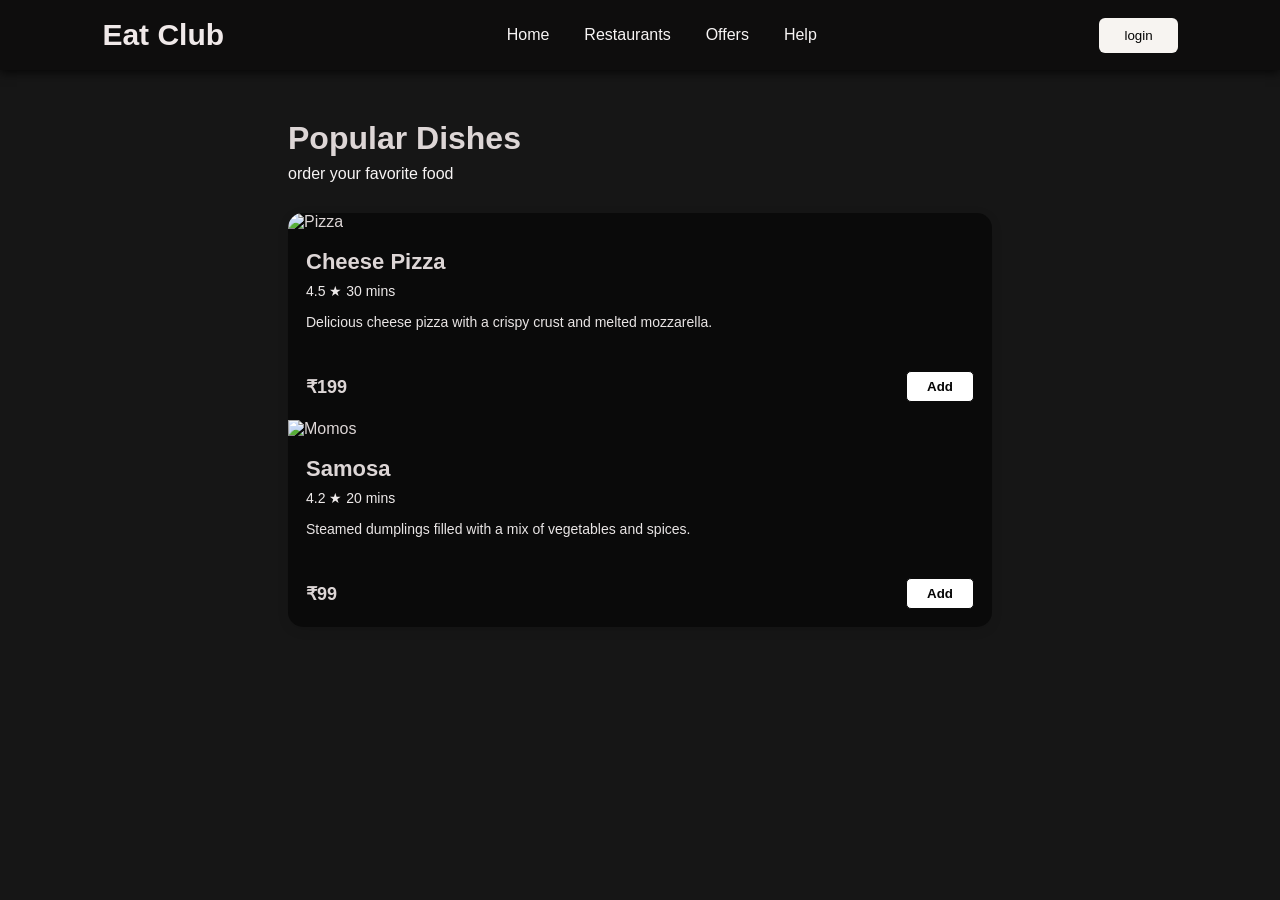
==== login page/index.html @ 380b818a "login page" ====
<!DOCTYPE html>
<html lang="en">
<head>
    <meta charset="UTF-8">
    <meta name="viewport" content="width=device-width, initial-scale=1.0">
    <title>Swiggy Menu</title>
    <link rel="stylesheet" href="style.css">
</head>
<body>
    <header>
        <div class="logo">Eat Club</div>

        <nav>
            <a href="#">Home</a>
            <a href="#">Restaurants</a>
            <a href="#">Offers</a>
            <a href="#">Help</a>
        </nav>

        <button class="login">login</button>
    </header>

    <section class="menu">
        <h1>Popular Dishes</h1>
        <p class="subtitle">order your favorite food</p>

        <div class="cards">
            <div class="card">
                <img src="https://images.unsplash.com/photo-1565299624946-b28f40a0ae38" alt="Pizza">

                <div class="content">
                    <h2>Cheese Pizza</h2>
                    <p class="rating">4.5 ★ 30 mins</p>
                    <p class="description">Delicious cheese pizza with a crispy crust and melted mozzarella.</p>

                    <div class="bottom">
                        <span class="price">₹199</span>
                        <button class="add">Add</button>

                    </div>
                </div>
            
            

            <div class="card">
                <img src="https://images.unsplash.com/photo-1601050690597-df0568f70950"alt="Momos">

                <div class="content">
                    <h2>Samosa</h2>
                    <p class="rating">4.2 ★ 20 mins</p>
                    <p class="description">Steamed dumplings filled with a mix of vegetables and spices.</p>

                    <div class="bottom">
                        <span class="price">₹99</span>
                        <button class="add">Add</button>
                </div>
            </div>
        </div>
            </div>
    </section>
    
</body>
</html>
---- login page/style.css ----
*{
    margin: 0;
    padding: 0;
    box-sizing: border-box;
}

body{
    font-family: Arial, sans-serif;
    background-color: #161616;
    color: #ddd6d6;

}

header{
    height: 70px;
    background: rgb(14, 13, 13);
    display: flex;
    align-items: center;
    padding: 0 8%;
    justify-content: space-between;

    box-shadow: 0px 2px 10px rgba(0, 0, 0, 0.8);

    position: sticky;
    top: 0;
    z-index: 1000;
}

.logo{
    font-size: 30px;
    font-weight: bold;
    color: #f0e9e9;

}

nav{
    display: flex;
    gap: 35px;

}

nav a{
    text-decoration: none;
    color: #f7f4f4;
    font-weight: 500;

    transition: 0.3s;

}

nav a:hover{
    color: #f77409;
    transform: translateY(-2px);

}

.login{
    background: #f7f4f1;
    color: rgb(3, 3, 3);
    border: none;
    padding: 10px 25px;
    border-radius: 6px;
    cursor: pointer;

    transition: 0.3s;
}

.login:hover{
    background: #e66d08;
    transform: scale(1.05);

}
.menu{
    width: 55%;
    margin: 50px auto;

}
.menu h1{
    font-size: 32px;
    margin-bottom: 8px;

}

.subtitle{
    color: #f7f4f4;
    margin-bottom: 30px;
}

.cards{
    background: rgb(10, 10, 10);
    border-radius: 15px;
    overflow: hidden;

    box-shadow: 0px 3px 12px rgba(0, 0, 0, 0.1);

    transition: 0.4s ease;

    cursor: pointer;
}


.card:hover{
    transform: translate(-10px);
    box-shadow: 0px 15px 30px rgba(253, 252, 252, 0.18);

}

.card img{
    width: 100%;
    height: 190px;
    object-fit: cover;

    transition: 0.5s ease;

}

.card:hover img{
    transform: scale(1.08);
}

.content{
    padding: 18px;

}

.content h2{
    font-size: 22px;
    margin-bottom: 8px;

}
.rating{
    color: #eeeaea;
    font-size: 14px;
    margin-bottom: 12px;
}

.description{
    color: #e9e5e5;
    font-size: 14px;
    line-height: 1.6;
    height: 42px;
}

.bottom{
    display: flex;
    justify-content: space-between;
    align-items: center;
    margin-top: 18px;

}

.price{
    font-size: 18px;
    font-weight: bold;
}

.add{
    border: 1px solid #0a0a0a;
    background: white;
    color: #050505;

    padding: 7px 20px;
    border-radius: 5px;

    font-weight: bold;
    cursor: pointer;

    transition: 0.3s;
}

.add:hover{
    background: #fc8019;
    color: white;
    transform: scale(1.1);
}

@media (max-width: 1000px){
    .cards{
        grid-template-columns: repeat(2, 1fr);
    }
}

@media (max-width: 600px){
    header{
        padding: 0 5%;
    }

    nav{
        display: none;
    }

    .cards{
        grid-template-columns: 1fr;
    }
    .menu{
        width: 90%;
    }
    }
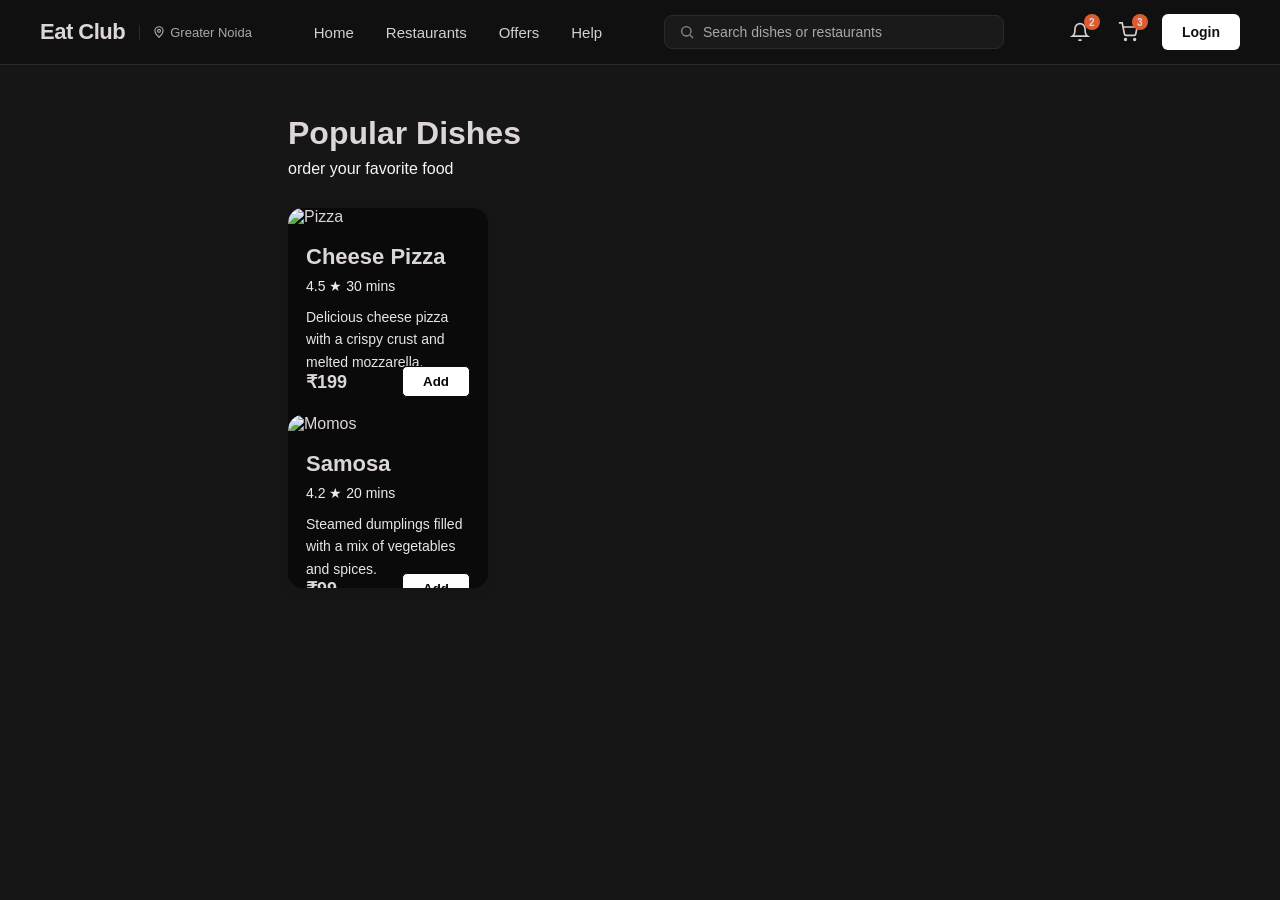
==== commit 42e1b98f: "eat club" ====
--- a/login page/index.html
+++ b/login page/index.html
@@ -3,22 +3,44 @@
 <head>
     <meta charset="UTF-8">
     <meta name="viewport" content="width=device-width, initial-scale=1.0">
-    <title>Swiggy Menu</title>
+    <title>Eat Club</title>
     <link rel="stylesheet" href="style.css">
 </head>
 <body>
-    <header>
-        <div class="logo">Eat Club</div>
+    <nav class="navbar">
+  <div class="nav-left">
+    <span class="logo">Eat Club</span>
+    <div class="location">
+      <svg width="14" height="14" viewBox="0 0 24 24" fill="none" stroke="currentColor" stroke-width="2"><path d="M12 21s-7-6.5-7-11a7 7 0 0 1 14 0c0 4.5-7 11-7 11z"/><circle cx="12" cy="10" r="2.5"/></svg>
+      Greater Noida
+    </div>
+  </div>
+ 
+  <div class="nav-center">
+    <a href="#">Home</a>
+    <a href="#">Restaurants</a>
+    <a href="#">Offers</a>
+    <a href="#">Help</a>
+  </div>
+ 
+  <div class="search-box">
+    <svg width="16" height="16" viewBox="0 0 24 24" fill="none" stroke="currentColor" stroke-width="2"><circle cx="11" cy="11" r="7"/><path d="m21 21-4.3-4.3"/></svg>
+    <input type="text" placeholder="Search dishes or restaurants">
+  </div>
+ 
+  <div class="nav-right">
+    <button class="icon-btn" aria-label="Notifications">
+      <svg width="20" height="20" viewBox="0 0 24 24" fill="none" stroke="currentColor" stroke-width="2"><path d="M18 8a6 6 0 0 0-12 0c0 7-3 9-3 9h18s-3-2-3-9"/><path d="M13.7 21a2 2 0 0 1-3.4 0"/></svg>
+      <span class="badge">2</span>
+    </button>
+    <button class="icon-btn" aria-label="Cart">
+      <svg width="20" height="20" viewBox="0 0 24 24" fill="none" stroke="currentColor" stroke-width="2"><circle cx="9" cy="21" r="1"/><circle cx="20" cy="21" r="1"/><path d="M1 1h4l2.7 13.4a2 2 0 0 0 2 1.6h9.6a2 2 0 0 0 2-1.6L23 6H6"/></svg>
+      <span class="badge">3</span>
+    </button>
+    <button type="button" onclick="location.href='login.html'" class="login-btn">Login</button>
+  </div>
+</nav>
 
-        <nav>
-            <a href="#">Home</a>
-            <a href="#">Restaurants</a>
-            <a href="#">Offers</a>
-            <a href="#">Help</a>
-        </nav>
-
-        <button class="login">login</button>
-    </header>
 
     <section class="menu">
         <h1>Popular Dishes</h1>
@@ -39,8 +61,9 @@
 
                     </div>
                 </div>
+        </div>
             
-            
+        <div class="cards">
 
             <div class="card">
                 <img src="https://images.unsplash.com/photo-1601050690597-df0568f70950"alt="Momos">
@@ -53,10 +76,39 @@
                     <div class="bottom">
                         <span class="price">₹99</span>
                         <button class="add">Add</button>
+                    </div>
                 </div>
             </div>
         </div>
+
+        <div class="card">
+                <img src="https://i.pinimg.com/736x/02/a6/f7/02a6f7020e214f5100a8d2432b8316a6.jpg" alt="Momos">
+
+                <div class="content">
+                    <h2>Veg Momos</h2>
+                    <p class="rating">4.2 ★ 20 mins</p>
+                    <p class="description">Delicious vegetarian dumplings filled with a mix of vegetables and spices.</p>
+
+                    <div class="bottom">
+                        <span class="price">₹99</span>
+                        <button class="add">Add</button>
+                    </div>
+                </div>
             </div>
+
+            <div class="card">
+                <img src="https://i.pinimg.com/736x/1c/7c/c7/1c7cc7d5e55a9e91fb591b9eef9c6610.jpg" alt="Burger">
+                <div class="content">
+                    <h2>Veg Burger</h2>
+                    <p class="rating">4.3 ★ 25 mins</p>
+                    <p class="description">A delicious vegetarian burger with a crispy coating and fresh vegetables.</p>
+                    <div class="bottom">
+                        <span class="price">₹149</span>
+                        <button class="add">Add</button>
+                    </div>
+                </div>
+            </div>
+        </div>
     </section>
     
 </body>
--- a/login page/style.css
+++ b/login page/style.css
@@ -1,3 +1,14 @@
+:root{
+    --bg: #121212;
+    --bg-card: #1a1a1a;
+    --bg-nav: #101010;
+    --text: #f5f2ee;
+    --text-dim: #a8a8a8;
+    --accent: #ff6b35;
+    --border: #2a2a2a;
+  }
+
+
 *{
     margin: 0;
     padding: 0;
@@ -11,65 +22,146 @@
 
 }
 
-header{
-    height: 70px;
-    background: rgb(14, 13, 13);
-    display: flex;
-    align-items: center;
-    padding: 0 8%;
-    justify-content: space-between;
-
-    box-shadow: 0px 2px 10px rgba(0, 0, 0, 0.8);
-
-    position: sticky;
-    top: 0;
-    z-index: 1000;
-}
-
-.logo{
-    font-size: 30px;
-    font-weight: bold;
-    color: #f0e9e9;
-
-}
-
-nav{
-    display: flex;
-    gap: 35px;
-
-}
-
-nav a{
-    text-decoration: none;
-    color: #f7f4f4;
-    font-weight: 500;
-
-    transition: 0.3s;
-
-}
-
-nav a:hover{
-    color: #f77409;
-    transform: translateY(-2px);
-
-}
-
-.login{
-    background: #f7f4f1;
-    color: rgb(3, 3, 3);
-    border: none;
-    padding: 10px 25px;
+.navbar{
+    display:flex;
+    align-items:center;
+    justify-content:space-between;
+    background: var(--bg-nav);
+    padding: 14px 40px;
+    border-bottom: 1px solid var(--border);
+    gap: 24px;
+  }
+ 
+  .nav-left{
+    display:flex;
+    align-items:center;
+    gap:10px;
+    flex-shrink:0;
+  }
+ 
+  .logo{
+    font-size: 22px;
+    font-weight: 700;
+    letter-spacing: -0.5px;
+  }
+ 
+  .location{
+    display:flex;
+    align-items:center;
+    gap:4px;
+    font-size: 13px;
+    color: var(--text-dim);
+    cursor:pointer;
+    border-left: 1px solid var(--border);
+    padding-left: 12px;
+    margin-left: 4px;
+  }
+ 
+  .location:hover{ color: var(--accent); }
+ 
+  .nav-center{
+    display:flex;
+    align-items:center;
+    gap: 32px;
+    flex-shrink:0;
+  }
+ 
+  .nav-center a{
+    color: var(--text);
+    text-decoration:none;
+    font-size: 15px;
+    opacity: 0.85;
+    transition: opacity 0.15s ease;
+  }
+ 
+  .nav-center a:hover{ 
+    opacity: 1; 
+    color: var(--accent);
+
+}
+ 
+  .search-box{
+    display:flex;
+    align-items:center;
+    gap:8px;
+    background: var(--bg-card);
+    border: 1px solid var(--border);
+    border-radius: 8px;
+    padding: 8px 14px;
+    flex:1;
+    max-width: 340px;
+  }
+
+  .search-box:hover{
+    color: var(--accent);
+  }
+ 
+  .search-box input{
+    background:none;
+    border:none;
+    outline:none;
+    color: var(--accent);
+    font-size: 14px;
+    width:100%;
+  }
+ 
+  .search-box input::placeholder{ color: var(--text-dim); }
+ 
+  .search-box svg{ flex-shrink:0; opacity:0.6; }
+ 
+  .nav-right{
+    display:flex;
+    align-items:center;
+    gap: 20px;
+    flex-shrink:0;
+  }
+ 
+  .icon-btn{
+    position:relative;
+    background:none;
+    border:none;
+    color: var(--text);
+    cursor:pointer;
+    display:flex;
+    align-items:center;
+    padding: 4px;
+    opacity: 0.85;
+    transition: opacity 0.15s ease;
+  }
+ 
+  .icon-btn:hover{ opacity: 1; }
+ 
+  .badge{
+    position:absolute;
+    top:-4px;
+    right:-6px;
+    background: var(--accent);
+    color:#fff;
+    font-size: 10px;
+    font-weight:700;
+    border-radius: 50%;
+    width:16px;
+    height:16px;
+    display:flex;
+    align-items:center;
+    justify-content:center;
+  }
+ 
+  .login-btn{
+    background: #fff;
+    color: #111;
+    border:none;
+    padding: 10px 20px;
     border-radius: 6px;
-    cursor: pointer;
-
-    transition: 0.3s;
-}
-
-.login:hover{
-    background: #e66d08;
-    transform: scale(1.05);
-
-}
+    font-size: 14px;
+    font-weight: 600;
+    cursor:pointer;
+  }
+
+  .login-btn:hover{
+    background: var(--accent);
+  }
+
 .menu{
     width: 55%;
     margin: 50px auto;
@@ -87,13 +179,15 @@
 }
 
 .cards{
+    width: 200px;
+    height: 380px;
     background: rgb(10, 10, 10);
     border-radius: 15px;
     overflow: hidden;
 
     box-shadow: 0px 3px 12px rgba(0, 0, 0, 0.1);
 
-    transition: 0.4s ease;
+    transition: 0.3s ease;
 
     cursor: pointer;
 }
@@ -106,8 +200,8 @@
 }
 
 .card img{
-    width: 100%;
-    height: 190px;
+    width: 200px;
+    height: 200px;
     object-fit: cover;
 
     transition: 0.5s ease;
@@ -195,4 +289,4 @@
     .menu{
         width: 90%;
     }
-    }+    }
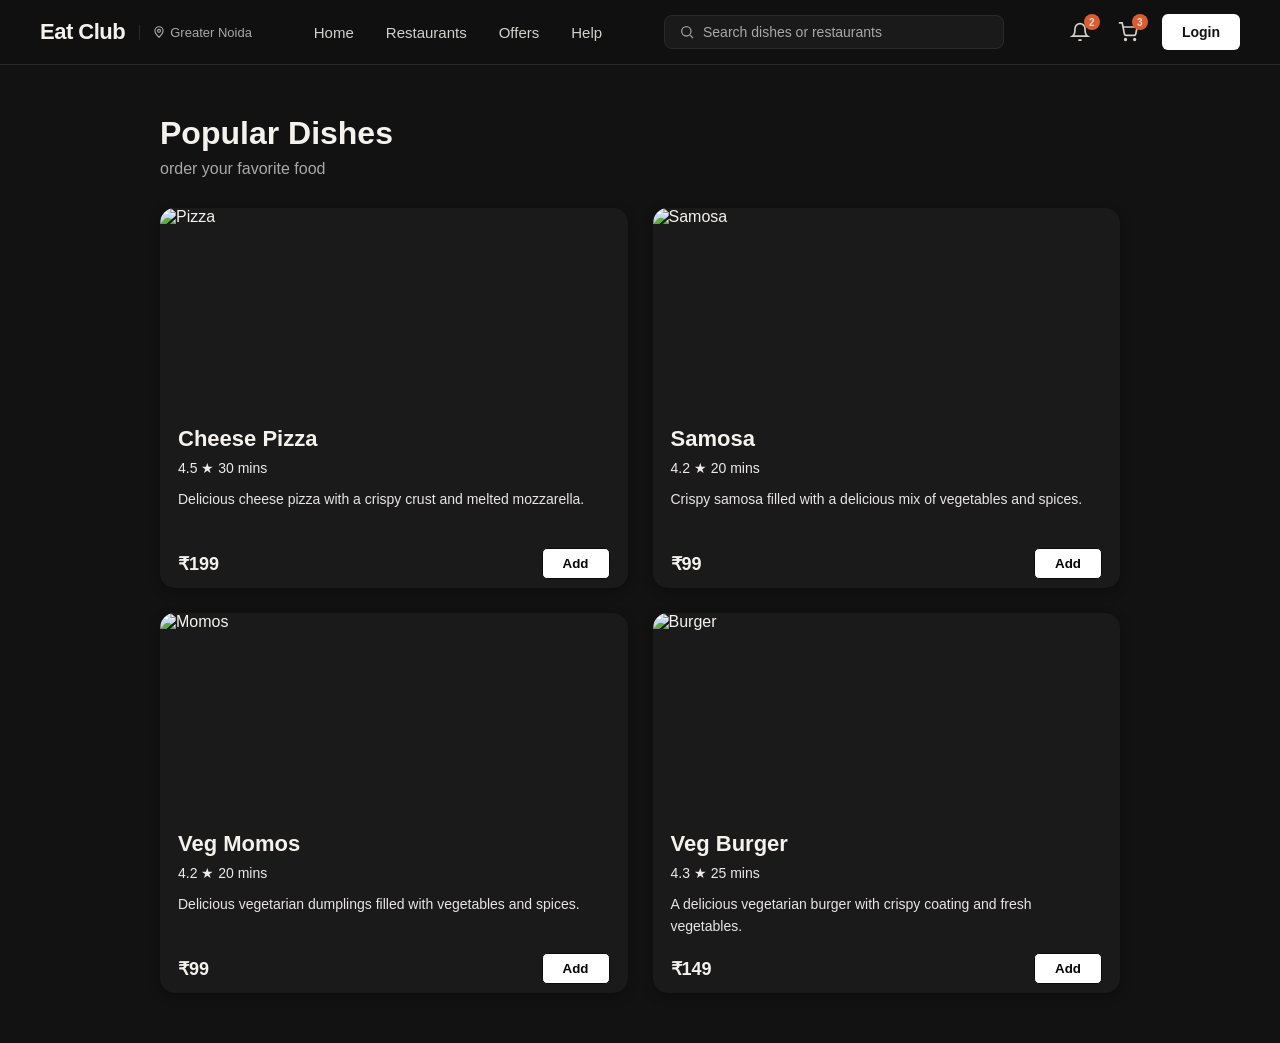
==== commit e3ef1ef1: "horizontal menu added" ====
--- a/login page/index.html
+++ b/login page/index.html
@@ -6,110 +6,161 @@
     <title>Eat Club</title>
     <link rel="stylesheet" href="style.css">
 </head>
+
 <body>
-    <nav class="navbar">
-  <div class="nav-left">
-    <span class="logo">Eat Club</span>
-    <div class="location">
-      <svg width="14" height="14" viewBox="0 0 24 24" fill="none" stroke="currentColor" stroke-width="2"><path d="M12 21s-7-6.5-7-11a7 7 0 0 1 14 0c0 4.5-7 11-7 11z"/><circle cx="12" cy="10" r="2.5"/></svg>
-      Greater Noida
+
+<nav class="navbar">
+
+    <div class="nav-left">
+        <span class="logo">Eat Club</span>
+
+        <div class="location">
+            <svg width="14" height="14" viewBox="0 0 24 24" fill="none"
+                stroke="currentColor" stroke-width="2">
+                <path d="M12 21s-7-6.5-7-11a7 7 0 0 1 14 0c0 4.5-7 11-7 11z"/>
+                <circle cx="12" cy="10" r="2.5"/>
+            </svg>
+            Greater Noida
+        </div>
     </div>
-  </div>
- 
-  <div class="nav-center">
-    <a href="#">Home</a>
-    <a href="#">Restaurants</a>
-    <a href="#">Offers</a>
-    <a href="#">Help</a>
-  </div>
- 
-  <div class="search-box">
-    <svg width="16" height="16" viewBox="0 0 24 24" fill="none" stroke="currentColor" stroke-width="2"><circle cx="11" cy="11" r="7"/><path d="m21 21-4.3-4.3"/></svg>
-    <input type="text" placeholder="Search dishes or restaurants">
-  </div>
- 
-  <div class="nav-right">
-    <button class="icon-btn" aria-label="Notifications">
-      <svg width="20" height="20" viewBox="0 0 24 24" fill="none" stroke="currentColor" stroke-width="2"><path d="M18 8a6 6 0 0 0-12 0c0 7-3 9-3 9h18s-3-2-3-9"/><path d="M13.7 21a2 2 0 0 1-3.4 0"/></svg>
-      <span class="badge">2</span>
-    </button>
-    <button class="icon-btn" aria-label="Cart">
-      <svg width="20" height="20" viewBox="0 0 24 24" fill="none" stroke="currentColor" stroke-width="2"><circle cx="9" cy="21" r="1"/><circle cx="20" cy="21" r="1"/><path d="M1 1h4l2.7 13.4a2 2 0 0 0 2 1.6h9.6a2 2 0 0 0 2-1.6L23 6H6"/></svg>
-      <span class="badge">3</span>
-    </button>
-    <button type="button" onclick="location.href='login.html'" class="login-btn">Login</button>
-  </div>
+
+    <div class="nav-center">
+        <a href="#">Home</a>
+        <a href="#">Restaurants</a>
+        <a href="#">Offers</a>
+        <a href="#">Help</a>
+    </div>
+
+    <div class="search-box">
+        <svg width="16" height="16" viewBox="0 0 24 24" fill="none"
+            stroke="currentColor" stroke-width="2">
+            <circle cx="11" cy="11" r="7"/>
+            <path d="m21 21-4.3-4.3"/>
+        </svg>
+
+        <input type="text" placeholder="Search dishes or restaurants">
+    </div>
+
+    <div class="nav-right">
+
+        <button class="icon-btn" aria-label="Notifications">
+            <svg width="20" height="20" viewBox="0 0 24 24" fill="none"
+                stroke="currentColor" stroke-width="2">
+                <path d="M18 8a6 6 0 0 0-12 0c0 7-3 9-3 9h18s-3-2-3-9"/>
+                <path d="M13.7 21a2 2 0 0 1-3.4 0"/>
+            </svg>
+            <span class="badge">2</span>
+        </button>
+
+        <button class="icon-btn" aria-label="Cart">
+            <svg width="20" height="20" viewBox="0 0 24 24" fill="none"
+                stroke="currentColor" stroke-width="2">
+                <circle cx="9" cy="21" r="1"/>
+                <circle cx="20" cy="21" r="1"/>
+                <path d="M1 1h4l2.7 13.4a2 2 0 0 0 2 1.6h9.6a2 2 0 0 0 2-1.6L23 6H6"/>
+            </svg>
+            <span class="badge">3</span>
+        </button>
+
+        <button type="button"
+            onclick="location.href='login.html'"
+            class="login-btn">
+            Login
+        </button>
+
+    </div>
+
 </nav>
 
 
-    <section class="menu">
-        <h1>Popular Dishes</h1>
-        <p class="subtitle">order your favorite food</p>
+<section class="menu">
 
-        <div class="cards">
-            <div class="card">
-                <img src="https://images.unsplash.com/photo-1565299624946-b28f40a0ae38" alt="Pizza">
+    <h1>Popular Dishes</h1>
+    <p class="subtitle">order your favorite food</p>
 
-                <div class="content">
-                    <h2>Cheese Pizza</h2>
-                    <p class="rating">4.5 ★ 30 mins</p>
-                    <p class="description">Delicious cheese pizza with a crispy crust and melted mozzarella.</p>
+    <div class="cards">
 
-                    <div class="bottom">
-                        <span class="price">₹199</span>
-                        <button class="add">Add</button>
+        <!-- Card 1 -->
+        <div class="card">
+            <img src="https://images.unsplash.com/photo-1565299624946-b28f40a0ae38" alt="Pizza">
 
-                    </div>
-                </div>
-        </div>
-            
-        <div class="cards">
+            <div class="content">
+                <h2>Cheese Pizza</h2>
+                <p class="rating">4.5 ★ 30 mins</p>
+                <p class="description">
+                    Delicious cheese pizza with a crispy crust and melted mozzarella.
+                </p>
 
-            <div class="card">
-                <img src="https://images.unsplash.com/photo-1601050690597-df0568f70950"alt="Momos">
-
-                <div class="content">
-                    <h2>Samosa</h2>
-                    <p class="rating">4.2 ★ 20 mins</p>
-                    <p class="description">Steamed dumplings filled with a mix of vegetables and spices.</p>
-
-                    <div class="bottom">
-                        <span class="price">₹99</span>
-                        <button class="add">Add</button>
-                    </div>
+                <div class="bottom">
+                    <span class="price">₹199</span>
+                    <button class="add">Add</button>
                 </div>
             </div>
         </div>
 
+
+        <!-- Card 2 -->
         <div class="card">
-                <img src="https://i.pinimg.com/736x/02/a6/f7/02a6f7020e214f5100a8d2432b8316a6.jpg" alt="Momos">
+            <img src="https://images.unsplash.com/photo-1601050690597-df0568f70950" alt="Samosa">
 
-                <div class="content">
-                    <h2>Veg Momos</h2>
-                    <p class="rating">4.2 ★ 20 mins</p>
-                    <p class="description">Delicious vegetarian dumplings filled with a mix of vegetables and spices.</p>
+            <div class="content">
+                <h2>Samosa</h2>
+                <p class="rating">4.2 ★ 20 mins</p>
+                <p class="description">
+                    Crispy samosa filled with a delicious mix of vegetables and spices.
+                </p>
 
-                    <div class="bottom">
-                        <span class="price">₹99</span>
-                        <button class="add">Add</button>
-                    </div>
-                </div>
-            </div>
-
-            <div class="card">
-                <img src="https://i.pinimg.com/736x/1c/7c/c7/1c7cc7d5e55a9e91fb591b9eef9c6610.jpg" alt="Burger">
-                <div class="content">
-                    <h2>Veg Burger</h2>
-                    <p class="rating">4.3 ★ 25 mins</p>
-                    <p class="description">A delicious vegetarian burger with a crispy coating and fresh vegetables.</p>
-                    <div class="bottom">
-                        <span class="price">₹149</span>
-                        <button class="add">Add</button>
-                    </div>
+                <div class="bottom">
+                    <span class="price">₹99</span>
+                    <button class="add">Add</button>
                 </div>
             </div>
         </div>
-    </section>
-    
+
+
+        <!-- Card 3 -->
+        <div class="card">
+            <img src="https://i.pinimg.com/736x/02/a6/f7/02a6f7020e214f5100a8d2432b8316a6.jpg" alt="Momos">
+
+            <div class="content">
+                <h2>Veg Momos</h2>
+                <p class="rating">4.2 ★ 20 mins</p>
+                <p class="description">
+                    Delicious vegetarian dumplings filled with vegetables and spices.
+                </p>
+
+                <div class="bottom">
+                    <span class="price">₹99</span>
+                    <button class="add">Add</button>
+                </div>
+            </div>
+        </div>
+
+
+        <!-- Card 4 -->
+        <div class="card">
+            <img src="https://i.pinimg.com/736x/1c/7c/c7/1c7cc7d5e55a9e91fb591b9eef9c6610.jpg" alt="Burger">
+
+            <div class="content">
+                <h2>Veg Burger</h2>
+                <p class="rating">4.3 ★ 25 mins</p>
+                <p class="description">
+                    A delicious vegetarian burger with crispy coating and fresh vegetables.
+                </p>
+
+                <div class="bottom">
+                    <span class="price">₹149</span>
+                    <button class="add">Add</button>
+                </div>
+            </div>
+        </div>
+
+    </div>
+
+</section>
+    <!-- cards CLOSED HERE -->
+
+</section>
+
 </body>
 </html>
--- a/login page/style.css
+++ b/login page/style.css
@@ -1,4 +1,4 @@
-:root{
+:root {
     --bg: #121212;
     --bg-card: #1a1a1a;
     --bg-nav: #101010;
@@ -6,186 +6,295 @@
     --text-dim: #a8a8a8;
     --accent: #ff6b35;
     --border: #2a2a2a;
-  }
-
-
-*{
+}
+
+
+/* RESET */
+
+* {
     margin: 0;
     padding: 0;
     box-sizing: border-box;
 }
 
-body{
+
+/* BODY */
+
+body {
     font-family: Arial, sans-serif;
-    background-color: #161616;
-    color: #ddd6d6;
-
-}
-
-.navbar{
-    display:flex;
-    align-items:center;
-    justify-content:space-between;
+    background-color: var(--bg);
+    color: var(--text);
+}
+
+
+/* =========================
+   NAVBAR
+   ========================= */
+
+.navbar {
+    display: flex;
+    align-items: center;
+    justify-content: space-between;
+
     background: var(--bg-nav);
+
     padding: 14px 40px;
     border-bottom: 1px solid var(--border);
+
     gap: 24px;
-  }
- 
-  .nav-left{
-    display:flex;
-    align-items:center;
-    gap:10px;
-    flex-shrink:0;
-  }
- 
-  .logo{
+}
+
+
+/* LEFT */
+
+.nav-left {
+    display: flex;
+    align-items: center;
+    gap: 10px;
+    flex-shrink: 0;
+}
+
+
+.logo {
     font-size: 22px;
     font-weight: 700;
     letter-spacing: -0.5px;
-  }
- 
-  .location{
-    display:flex;
-    align-items:center;
-    gap:4px;
+}
+
+
+.location {
+    display: flex;
+    align-items: center;
+    gap: 4px;
+
     font-size: 13px;
     color: var(--text-dim);
-    cursor:pointer;
+
+    cursor: pointer;
+
     border-left: 1px solid var(--border);
     padding-left: 12px;
     margin-left: 4px;
-  }
- 
-  .location:hover{ color: var(--accent); }
- 
-  .nav-center{
-    display:flex;
-    align-items:center;
+}
+
+
+.location:hover {
+    color: var(--accent);
+}
+
+
+/* CENTER */
+
+.nav-center {
+    display: flex;
+    align-items: center;
     gap: 32px;
-    flex-shrink:0;
-  }
- 
-  .nav-center a{
+
+    flex-shrink: 0;
+}
+
+
+.nav-center a {
     color: var(--text);
-    text-decoration:none;
+    text-decoration: none;
+
     font-size: 15px;
+
     opacity: 0.85;
-    transition: opacity 0.15s ease;
-  }
- 
-  .nav-center a:hover{ 
-    opacity: 1; 
+
+    transition: 0.15s ease;
+}
+
+
+.nav-center a:hover {
+    opacity: 1;
     color: var(--accent);
-
-}
- 
-  .search-box{
-    display:flex;
-    align-items:center;
-    gap:8px;
+}
+
+
+/* SEARCH */
+
+.search-box {
+    display: flex;
+    align-items: center;
+    gap: 8px;
+
     background: var(--bg-card);
     border: 1px solid var(--border);
+
     border-radius: 8px;
+
     padding: 8px 14px;
-    flex:1;
+
+    flex: 1;
     max-width: 340px;
-  }
-
-  .search-box:hover{
+}
+
+
+.search-box:hover {
     color: var(--accent);
-  }
- 
-  .search-box input{
-    background:none;
-    border:none;
-    outline:none;
+}
+
+
+.search-box input {
+    background: none;
+    border: none;
+    outline: none;
+
     color: var(--accent);
+
     font-size: 14px;
-    width:100%;
-  }
- 
-  .search-box input::placeholder{ color: var(--text-dim); }
- 
-  .search-box svg{ flex-shrink:0; opacity:0.6; }
- 
-  .nav-right{
-    display:flex;
-    align-items:center;
+
+    width: 100%;
+}
+
+
+.search-box input::placeholder {
+    color: var(--text-dim);
+}
+
+
+.search-box svg {
+    flex-shrink: 0;
+    opacity: 0.6;
+}
+
+
+/* RIGHT */
+
+.nav-right {
+    display: flex;
+    align-items: center;
     gap: 20px;
-    flex-shrink:0;
-  }
- 
-  .icon-btn{
-    position:relative;
-    background:none;
-    border:none;
+
+    flex-shrink: 0;
+}
+
+
+.icon-btn {
+    position: relative;
+
+    background: none;
+    border: none;
+
     color: var(--text);
-    cursor:pointer;
-    display:flex;
-    align-items:center;
+
+    cursor: pointer;
+
+    display: flex;
+    align-items: center;
+
     padding: 4px;
+
     opacity: 0.85;
-    transition: opacity 0.15s ease;
-  }
- 
-  .icon-btn:hover{ opacity: 1; }
- 
-  .badge{
-    position:absolute;
-    top:-4px;
-    right:-6px;
+
+    transition: 0.15s ease;
+}
+
+
+.icon-btn:hover {
+    opacity: 1;
+}
+
+
+.badge {
+    position: absolute;
+
+    top: -4px;
+    right: -6px;
+
     background: var(--accent);
-    color:#fff;
+    color: #fff;
+
     font-size: 10px;
-    font-weight:700;
+    font-weight: 700;
+
     border-radius: 50%;
-    width:16px;
-    height:16px;
-    display:flex;
-    align-items:center;
-    justify-content:center;
-  }
- 
-  .login-btn{
+
+    width: 16px;
+    height: 16px;
+
+    display: flex;
+    align-items: center;
+    justify-content: center;
+}
+
+
+.login-btn {
     background: #fff;
     color: #111;
-    border:none;
+
+    border: none;
+
     padding: 10px 20px;
+
     border-radius: 6px;
+
     font-size: 14px;
     font-weight: 600;
-    cursor:pointer;
-  }
-
-  .login-btn:hover{
+
+    cursor: pointer;
+}
+
+
+.login-btn:hover {
     background: var(--accent);
-  }
-
-.menu{
-    width: 55%;
+    color: #fff;
+}
+
+
+/* =========================
+   MENU
+   ========================= */
+
+.menu {
+    width: 75%;
     margin: 50px auto;
-
-}
-.menu h1{
+}
+
+
+.menu h1 {
     font-size: 32px;
     margin-bottom: 8px;
-
-}
-
-.subtitle{
-    color: #f7f4f4;
+}
+
+
+.subtitle {
+    color: var(--text-dim);
     margin-bottom: 30px;
 }
 
-.cards{
-    width: 200px;
+
+/* =========================
+   CARDS CONTAINER
+   ========================= */
+
+.cards {
+    display: grid;
+
+    grid-template-columns: repeat(2, 1fr);
+
+    gap: 25px;
+
+    width: 100%;
+}
+
+
+/* =========================
+   INDIVIDUAL CARD
+   ========================= */
+
+.card {
+    width: 100%;
     height: 380px;
-    background: rgb(10, 10, 10);
+
+    background: var(--bg-card);
+
     border-radius: 15px;
+
     overflow: hidden;
 
-    box-shadow: 0px 3px 12px rgba(0, 0, 0, 0.1);
+    box-shadow: 0 3px 12px rgba(0, 0, 0, 0.3);
 
     transition: 0.3s ease;
 
@@ -193,100 +302,174 @@
 }
 
 
-.card:hover{
-    transform: translate(-10px);
-    box-shadow: 0px 15px 30px rgba(253, 252, 252, 0.18);
-
-}
-
-.card img{
-    width: 200px;
+.card:hover {
+    transform: translateY(-10px);
+
+    box-shadow: 0 15px 30px rgba(253, 252, 252, 0.18);
+}
+
+
+/* =========================
+   CARD IMAGE
+   ========================= */
+
+.card img {
+    width: 100%;
     height: 200px;
+
     object-fit: cover;
 
+    display: block;
+
     transition: 0.5s ease;
-
-}
-
-.card:hover img{
+}
+
+
+.card:hover img {
     transform: scale(1.08);
 }
 
-.content{
+
+/* =========================
+   CARD CONTENT
+   ========================= */
+
+.content {
     padding: 18px;
-
-}
-
-.content h2{
+}
+
+
+.content h2 {
     font-size: 22px;
+
     margin-bottom: 8px;
-
-}
-.rating{
+}
+
+
+.rating {
     color: #eeeaea;
+
     font-size: 14px;
+
     margin-bottom: 12px;
 }
 
-.description{
+
+.description {
     color: #e9e5e5;
+
     font-size: 14px;
+
     line-height: 1.6;
+
     height: 42px;
 }
 
-.bottom{
-    display: flex;
+
+/* =========================
+   PRICE + ADD BUTTON
+   ========================= */
+
+.bottom {
+    display: flex;
+
     justify-content: space-between;
     align-items: center;
+
     margin-top: 18px;
-
-}
-
-.price{
+}
+
+
+.price {
     font-size: 18px;
+
     font-weight: bold;
 }
 
-.add{
+
+.add {
     border: 1px solid #0a0a0a;
+
     background: white;
     color: #050505;
 
     padding: 7px 20px;
+
     border-radius: 5px;
 
     font-weight: bold;
+
     cursor: pointer;
 
     transition: 0.3s;
 }
 
-.add:hover{
-    background: #fc8019;
+
+.add:hover {
+    background: var(--accent);
+
     color: white;
+
     transform: scale(1.1);
 }
 
-@media (max-width: 1000px){
-    .cards{
+
+/* =========================
+   TABLET
+   ========================= */
+
+@media (max-width: 1000px) {
+
+    .navbar {
+        padding: 14px 25px;
+    }
+
+    .nav-center {
+        gap: 18px;
+    }
+
+    .menu {
+        width: 85%;
+    }
+
+    .cards {
         grid-template-columns: repeat(2, 1fr);
     }
 }
 
-@media (max-width: 600px){
-    header{
-        padding: 0 5%;
-    }
-
-    nav{
+
+/* =========================
+   MOBILE
+   ========================= */
+
+@media (max-width: 600px) {
+
+    .navbar {
+        padding: 14px 20px;
+    }
+
+    .nav-center {
         display: none;
     }
 
-    .cards{
+    .search-box {
+        max-width: none;
+    }
+
+    .menu {
+        width: 90%;
+        margin: 35px auto;
+    }
+
+    .menu h1 {
+        font-size: 28px;
+    }
+
+    .cards {
         grid-template-columns: 1fr;
     }
-    .menu{
-        width: 90%;
-    }
-    }
+
+    .card {
+        height: 380px;
+    }
+}
